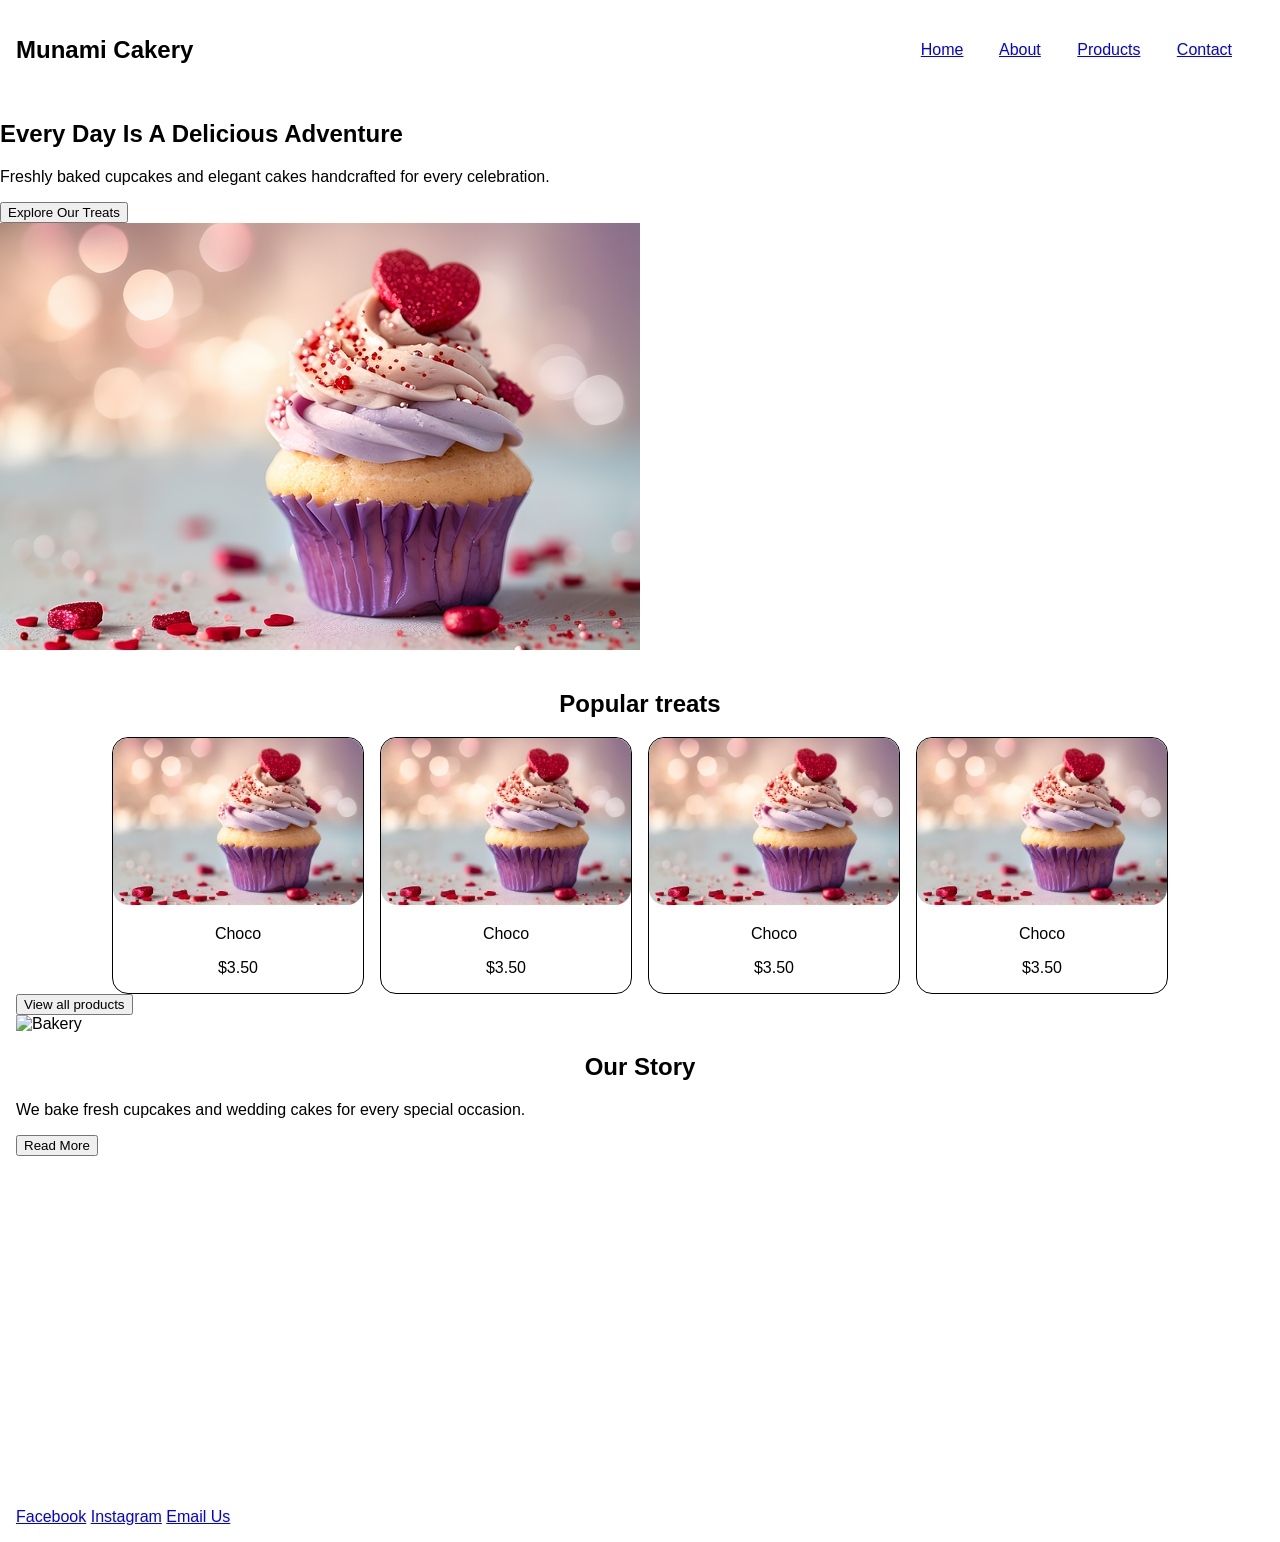
==== index.html @ 26e3913d "Create files and add code for pages" ====
<!doctype html>
<html lang="en">
  <head>
    <meta charset="UTF-8" />
    <meta name="viewport" content="width=device-width, initial-scale=1.0" />
    <link rel="stylesheet" href="style.css" />
    <title>Munami Cakery</title>
  </head>
  <body>
    <!-- Navbar -->
    <nav class="navbar">
      <div>
        <h1>Munami Cakery</h1>
      </div>
      <div class="nav-links">
        <a href="index.html">Home</a>
        <a href="About.html">About</a>
        <a href="Products.html">Products</a>
        <a href="Contact.html">Contact</a>
      </div>
    </nav>

    <!-- Hero section -->
    <header class="hero">
      <div class="hero-text">
        <h2>Every Day Is A Delicious Adventure</h2>

        <p>
          Freshly baked cupcakes and elegant cakes handcrafted for every
          celebration.
        </p>

        <a href="Products.html">
          <button>Explore Our Treats</button>
        </a>
      </div>

      <img src="images/Cupcake_banner.png" alt="Cupcake" />
    </header>

    <!-- Main -->
    <main class="content">
      <section>
        <h2>Popular treats</h2>
        <div class="cards">
          <div class="card">
            <img src="images/Cupcake_banner.png" />
            <p>Choco</p>
            <p>$3.50</p>
          </div>
          <div class="card">
            <img src="images/Cupcake_banner.png" />
            <p>Choco</p>
            <p>$3.50</p>
          </div>
          <div class="card">
            <img src="images/Cupcake_banner.png" />
            <p>Choco</p>
            <p>$3.50</p>
          </div>
          <div class="card">
            <img src="images/Cupcake_banner.png" />
            <p>Choco</p>
            <p>$3.50</p>
          </div>
        </div>
      </section>
      <button>View all products</button>

      <!-- About section -->
      <section class="about-preview">
        <img src="images/bakery.jpg" alt="Bakery" />
        <div>
          <h2>Our Story</h2>
          <p>
            We bake fresh cupcakes and wedding cakes for every special occasion.
          </p>
          <button>Read More</button>
        </div>
      </section>
    </main>

    <!-- footer -->
    <footer>
      <a href="#">Facebook</a>
      <a href="#">Instagram</a>
      <a href="mailto:hello@munamicakery.com">Email Us</a>
    </footer>
  </body>
</html>
---- style.css ----
/* :root {
  --mint: #91ae9c;
  --cream: #f9e8d1;
  --peach: #f7c8b6;
  --coral: #ea8c74;
  --dark: #4b4b4b;
} */

body {
  margin: 0;
  font-family: Arial, sans-serif;
  /* background: var(--cream);
  color: var(--dark); */
}

main,
.banner,
.navbar,
footer {
  padding: 1rem;
}

/* Navbar */

.navbar {
  display: flex;
  align-items: center;
  justify-content: space-between;
}

.nav-links a {
  margin-right: 2rem;
}

/* Banner */
.banner {
  display: flex;
  justify-content: space-between;
  /* background: var(--mint); */
  padding: 4rem;
}

.banner-heading {
  display: flex;
  flex-direction: column;
  justify-content: space-evenly;
}

/* Main content */
.content h2 {
  text-align: center;
}

.content button {
}

.cards {
  display: flex;
  justify-content: center;
  flex-wrap: wrap;
  gap: 1rem;
}

.card {
  border: 1px solid black;
  border-radius: 1rem;
  width: 250px;
}

.cards img {
  border-radius: 1rem;
  width: 100%;
  height: auto;
}

.cards p {
  text-align: center;
}

footer {
  margin-top: 20rem;
}

/* Media queries */
@media (max-width: 768px) {
  .navbar {
    flex-direction: column;
  }

  .nav-links {
    margin-top: 1rem;
  }

  .nav-links a {
    display: block;
    margin: 0.5rem 0;
    text-align: center;
  }

  .banner {
    flex-direction: column;
    text-align: center;
  }

  .banner img {
    width: 100%;
    max-width: 300px;
  }

  .banner-heading {
    align-items: center;
  }

  .card {
    width: 100%;
    max-width: 300px;
  }
}
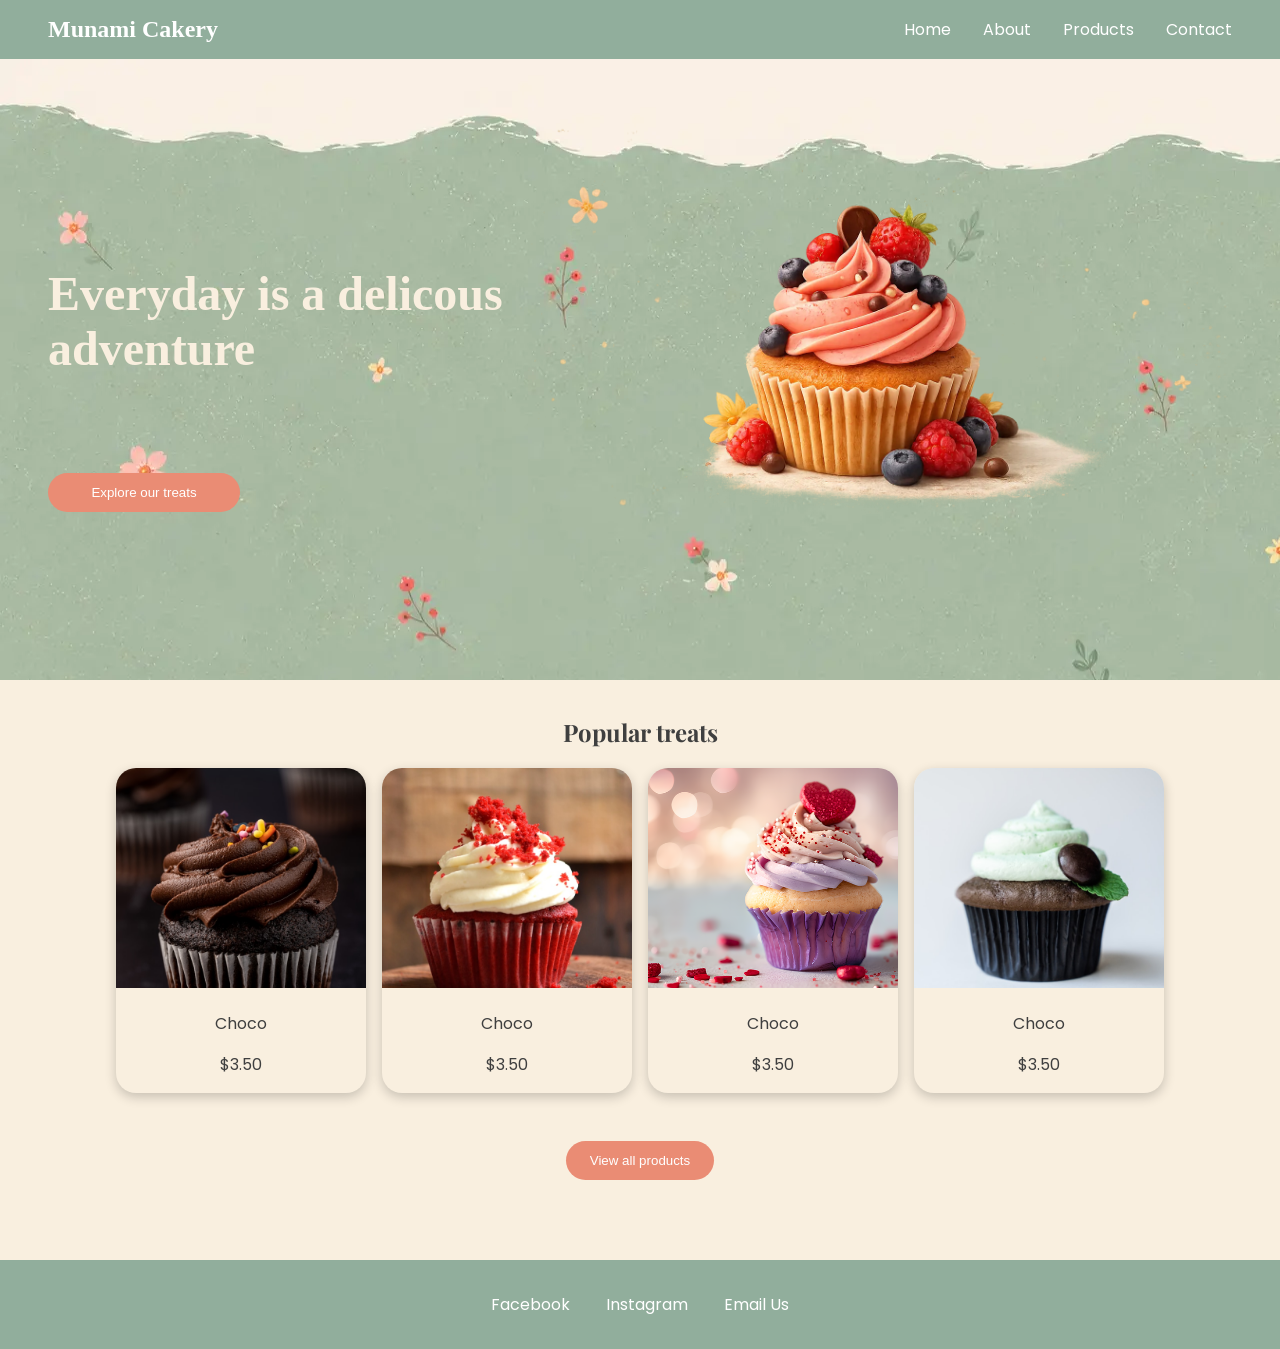
==== commit ef8a907b: "Add content for other pages and add more  styling." ====
--- a/index.html
+++ b/index.html
@@ -4,6 +4,10 @@
     <meta charset="UTF-8" />
     <meta name="viewport" content="width=device-width, initial-scale=1.0" />
     <link rel="stylesheet" href="style.css" />
+    <link
+      href="https://fonts.googleapis.com/css2?family=Poppins:wght@300;400;600&family=Playfair+Display:wght@700&display=swap"
+      rel="stylesheet"
+    />
     <title>Munami Cakery</title>
   </head>
   <body>
@@ -14,29 +18,22 @@
       </div>
       <div class="nav-links">
         <a href="index.html">Home</a>
-        <a href="About.html">About</a>
-        <a href="Products.html">Products</a>
-        <a href="Contact.html">Contact</a>
+        <a href="about.html">About</a>
+        <a href="products.html">Products</a>
+        <a href="contact.html">Contact</a>
       </div>
     </nav>
 
     <!-- Hero section -->
-    <header class="hero">
-      <div class="hero-text">
-        <h2>Every Day Is A Delicious Adventure</h2>
-
-        <p>
-          Freshly baked cupcakes and elegant cakes handcrafted for every
-          celebration.
-        </p>
-
-        <a href="Products.html">
-          <button>Explore Our Treats</button>
-        </a>
+    <div class="hero">
+      <div class="hero-heading">
+        <h2>Everyday is a delicous adventure</h2>
+        <button>Explore our treats</button>
       </div>
-
-      <img src="images/Cupcake_banner.png" alt="Cupcake" />
-    </header>
+      <div class="hero-image">
+        <img src="images/cupcake_img.webp" alt="Cupcake" />
+      </div>
+    </div>
 
     <!-- Main -->
     <main class="content">
@@ -44,40 +41,30 @@
         <h2>Popular treats</h2>
         <div class="cards">
           <div class="card">
-            <img src="images/Cupcake_banner.png" />
+            <img src="images/choco_img.jpg" />
             <p>Choco</p>
             <p>$3.50</p>
           </div>
           <div class="card">
-            <img src="images/Cupcake_banner.png" />
+            <img src="images/redVelvet_img.jpg" />
             <p>Choco</p>
             <p>$3.50</p>
           </div>
           <div class="card">
-            <img src="images/Cupcake_banner.png" />
+            <img src="images/vanillaDream_img.png" />
             <p>Choco</p>
             <p>$3.50</p>
           </div>
           <div class="card">
-            <img src="images/Cupcake_banner.png" />
+            <img src="images/mint_img.jpg" />
             <p>Choco</p>
             <p>$3.50</p>
           </div>
         </div>
       </section>
-      <button>View all products</button>
-
-      <!-- About section -->
-      <section class="about-preview">
-        <img src="images/bakery.jpg" alt="Bakery" />
-        <div>
-          <h2>Our Story</h2>
-          <p>
-            We bake fresh cupcakes and wedding cakes for every special occasion.
-          </p>
-          <button>Read More</button>
-        </div>
-      </section>
+      <div class="content-button">
+        <button>View all products</button>
+      </div>
     </main>
 
     <!-- footer -->
--- a/style.css
+++ b/style.css
@@ -1,16 +1,23 @@
-/* :root {
+:root {
   --mint: #91ae9c;
-  --cream: #f9e8d1;
+  --cream: #f9efdf;
   --peach: #f7c8b6;
   --coral: #ea8c74;
-  --dark: #4b4b4b;
-} */
+  --dark: #3f3f3f;
+  --white: #ffffff;
+}
 
 body {
   margin: 0;
-  font-family: Arial, sans-serif;
-  /* background: var(--cream);
-  color: var(--dark); */
+  font-family: "Poppins", sans-serif;
+  background: var(--cream);
+  color: var(--dark);
+}
+
+h1,
+h2,
+h3 {
+  font-family: "Playfair Display", serif;
 }
 
 main,
@@ -26,24 +33,63 @@
   display: flex;
   align-items: center;
   justify-content: space-between;
+  background: var(--mint);
+  padding: 1rem 3rem;
+}
+
+.navbar h1 {
+  color: white;
+  font-family: cursive;
+  margin: 0;
+}
+
+.nav-links {
+  display: flex;
+  gap: 2rem;
 }
 
 .nav-links a {
-  margin-right: 2rem;
+  color: white;
+  text-decoration: none;
+  font-weight: 400;
 }
 
-/* Banner */
-.banner {
+/* Hero section */
+.hero {
+  background-image: url("images/hero_img.webp");
   display: flex;
   justify-content: space-between;
-  /* background: var(--mint); */
-  padding: 4rem;
+  align-items: center;
+  padding: 4rem 3rem;
 }
 
-.banner-heading {
+.hero-heading {
   display: flex;
   flex-direction: column;
   justify-content: space-evenly;
+  height: 400px;
+}
+
+.hero-heading h2 {
+  font-size: 3rem;
+  color: var(--cream);
+  max-width: 500px;
+  font-family: cursive;
+}
+.hero-image img {
+  width: 100%;
+  max-width: 50rem;
+  height: auto;
+}
+
+button {
+  background: var(--coral);
+  color: white;
+  border: none;
+  border-radius: 30px;
+  padding: 12px 24px;
+  cursor: pointer;
+  max-width: 12rem;
 }
 
 /* Main content */
@@ -51,7 +97,10 @@
   text-align: center;
 }
 
-.content button {
+.content-button {
+  display: flex;
+  justify-content: center;
+  margin-top: 3rem;
 }
 
 .cards {
@@ -62,23 +111,50 @@
 }
 
 .card {
-  border: 1px solid black;
-  border-radius: 1rem;
   width: 250px;
+  background: var(--cream);
+  border-radius: 20px;
+  overflow: hidden;
+  box-shadow: 0 4px 12px rgba(0, 0, 0, 0.2);
+  transition: 0.3s;
+}
+.card:hover {
+  transform: translateY(-6px);
 }
 
-.cards img {
-  border-radius: 1rem;
+.card img {
   width: 100%;
-  height: auto;
+  height: 220px;
+
+  object-fit: cover;
 }
 
 .cards p {
   text-align: center;
 }
 
+/* About Page */
+.about-preview {
+  display: flex;
+  align-items: center;
+  gap: 3rem;
+  max-width: 1200px;
+  margin: 5rem auto;
+}
+
+/* Footer Section */
 footer {
-  margin-top: 20rem;
+  background: var(--mint);
+  color: white;
+  text-align: center;
+  padding: 2rem;
+  margin-top: 4rem;
+}
+
+footer a {
+  color: white;
+  margin: 0 1rem;
+  text-decoration: none;
 }
 
 /* Media queries */
@@ -91,12 +167,6 @@
     margin-top: 1rem;
   }
 
-  .nav-links a {
-    display: block;
-    margin: 0.5rem 0;
-    text-align: center;
-  }
-
   .banner {
     flex-direction: column;
     text-align: center;
@@ -104,15 +174,6 @@
 
   .banner img {
     width: 100%;
-    max-width: 300px;
-  }
-
-  .banner-heading {
-    align-items: center;
-  }
-
-  .card {
-    width: 100%;
-    max-width: 300px;
+    max-width: 350px;
   }
 }
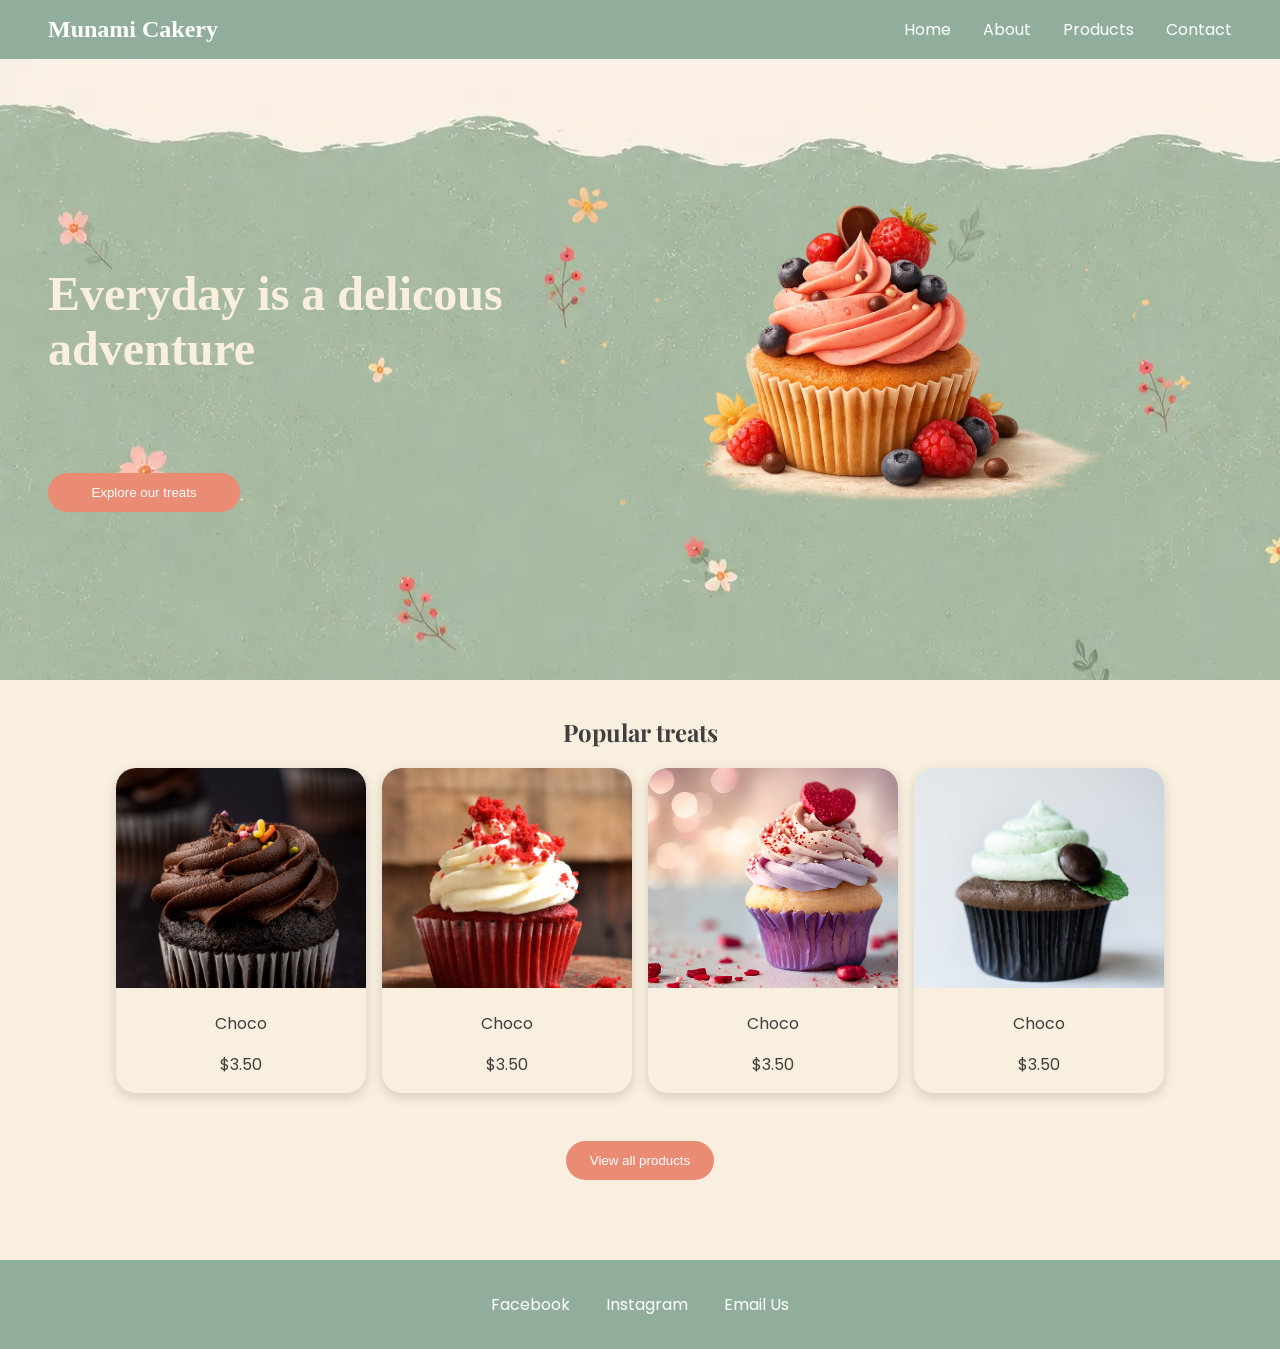
==== commit 1e0f36b8: "Add navigation for button and add some icons." ====
--- a/index.html
+++ b/index.html
@@ -13,9 +13,10 @@
   <body>
     <!-- Navbar -->
     <nav class="navbar">
-      <div>
+      <a href="index.html">
         <h1>Munami Cakery</h1>
-      </div>
+      </a>
+
       <div class="nav-links">
         <a href="index.html">Home</a>
         <a href="about.html">About</a>
@@ -63,7 +64,7 @@
         </div>
       </section>
       <div class="content-button">
-        <button>View all products</button>
+        <button id="view-products">View all products</button>
       </div>
     </main>
 
@@ -73,5 +74,6 @@
       <a href="#">Instagram</a>
       <a href="mailto:hello@munamicakery.com">Email Us</a>
     </footer>
+    <script src="script.js"></script>
   </body>
 </html>
--- a/style.css
+++ b/style.css
@@ -1,3 +1,7 @@
+/* ===========================
+   Global Styles
+=========================== */
+
 :root {
   --mint: #91ae9c;
   --cream: #f9efdf;
@@ -27,7 +31,9 @@
   padding: 1rem;
 }
 
-/* Navbar */
+/* ===========================
+   Navbar
+=========================== */
 
 .navbar {
   display: flex;
@@ -43,6 +49,10 @@
   margin: 0;
 }
 
+.navbar a {
+  text-decoration: none;
+}
+
 .nav-links {
   display: flex;
   gap: 2rem;
@@ -54,7 +64,23 @@
   font-weight: 400;
 }
 
-/* Hero section */
+/* ===========================
+   Buttons
+=========================== */
+
+button {
+  background: var(--coral);
+  color: white;
+  border: none;
+  border-radius: 30px;
+  padding: 12px 24px;
+  cursor: pointer;
+  max-width: 12rem;
+}
+
+/* ===========================
+   Home Page
+=========================== */
 .hero {
   background-image: url("images/hero_img.webp");
   display: flex;
@@ -82,17 +108,6 @@
   height: auto;
 }
 
-button {
-  background: var(--coral);
-  color: white;
-  border: none;
-  border-radius: 30px;
-  padding: 12px 24px;
-  cursor: pointer;
-  max-width: 12rem;
-}
-
-/* Main content */
 .content h2 {
   text-align: center;
 }
@@ -115,7 +130,8 @@
   background: var(--cream);
   border-radius: 20px;
   overflow: hidden;
-  box-shadow: 0 4px 12px rgba(0, 0, 0, 0.2);
+  text-align: center;
+  box-shadow: 0 4px 12px rgba(0, 0, 0, 0.15);
   transition: 0.3s;
 }
 .card:hover {
@@ -125,7 +141,6 @@
 .card img {
   width: 100%;
   height: 220px;
-
   object-fit: cover;
 }
 
@@ -133,16 +148,131 @@
   text-align: center;
 }
 
-/* About Page */
-.about-preview {
-  display: flex;
+/* ===========================
+   About Page
+=========================== */
+.about-page {
+  padding: 4rem 3rem;
+}
+
+.about-section {
+  display: flex;
+  justify-content: space-between;
   align-items: center;
-  gap: 3rem;
+  gap: 4rem;
+
+  margin-bottom: 5rem;
+}
+
+.about-text {
+  flex: 1;
+}
+
+.about-image {
+  flex: 1;
+}
+
+.about-image img {
+  width: 100%;
+  border-radius: 20px;
+}
+
+.small-title {
+  color: var(--coral);
+  font-weight: 600;
+}
+
+.about-text h2 {
+  font-size: 3rem;
+  font-family: cursive;
+  margin: 1rem 0;
+}
+
+.features {
+  display: grid;
+  grid-template-columns: repeat(4, 1fr);
+  gap: 2rem;
+  text-align: center;
+}
+
+.feature {
+  padding: 1rem;
+}
+
+.fa-mortar-pestle,
+.fa-cake-candles,
+.fa-heart,
+.fa-leaf {
+  color: var(--coral);
+}
+
+/* ===========================
+   Products Page
+=========================== */
+.products-page {
+  padding: 3rem;
+}
+
+.products-page h2 {
+  text-align: center;
+  margin: 4rem 0 2rem;
+}
+
+.product-grid {
+  display: grid;
+  grid-template-columns: repeat(4, 1fr);
+  gap: 2rem;
   max-width: 1200px;
-  margin: 5rem auto;
-}
-
-/* Footer Section */
+  margin: 0 auto;
+}
+
+/* ===========================
+   Contact Page
+=========================== */
+.contact-page {
+  padding: 3rem;
+}
+
+.contact-container {
+  display: flex;
+  gap: 4rem;
+  align-items: flex-start;
+}
+
+.contact-info {
+  flex: 1;
+  background: var(--mint);
+  color: white;
+  padding: 2rem;
+  border-radius: 20px;
+  margin-top: 2rem;
+}
+
+.contact-form {
+  flex: 2;
+}
+
+.contact-form form {
+  display: flex;
+  flex-direction: column;
+  gap: 1rem;
+}
+
+.contact-form input,
+.contact-form textarea {
+  padding: 1rem;
+  border-radius: 12px;
+  border: 1px solid #ddd;
+  font-family: inherit;
+}
+
+.contact-form button {
+  align-self: flex-start;
+}
+
+/* ===========================
+   Footer
+=========================== */
 footer {
   background: var(--mint);
   color: white;
@@ -157,7 +287,9 @@
   text-decoration: none;
 }
 
-/* Media queries */
+/* ===========================
+   Media Queries
+=========================== */
 @media (max-width: 768px) {
   .navbar {
     flex-direction: column;
@@ -176,4 +308,27 @@
     width: 100%;
     max-width: 350px;
   }
-}
+
+  .about-section,
+  .contact-container {
+    flex-direction: column;
+  }
+
+  .features {
+    grid-template-columns: repeat(2, 1fr);
+  }
+
+  .products-page {
+    padding: 2rem 1rem;
+  }
+
+  .product-grid {
+    grid-template-columns: repeat(2, 1fr);
+  }
+}
+
+@media (max-width: 480px) {
+  .product-grid {
+    grid-template-columns: 1fr;
+  }
+}
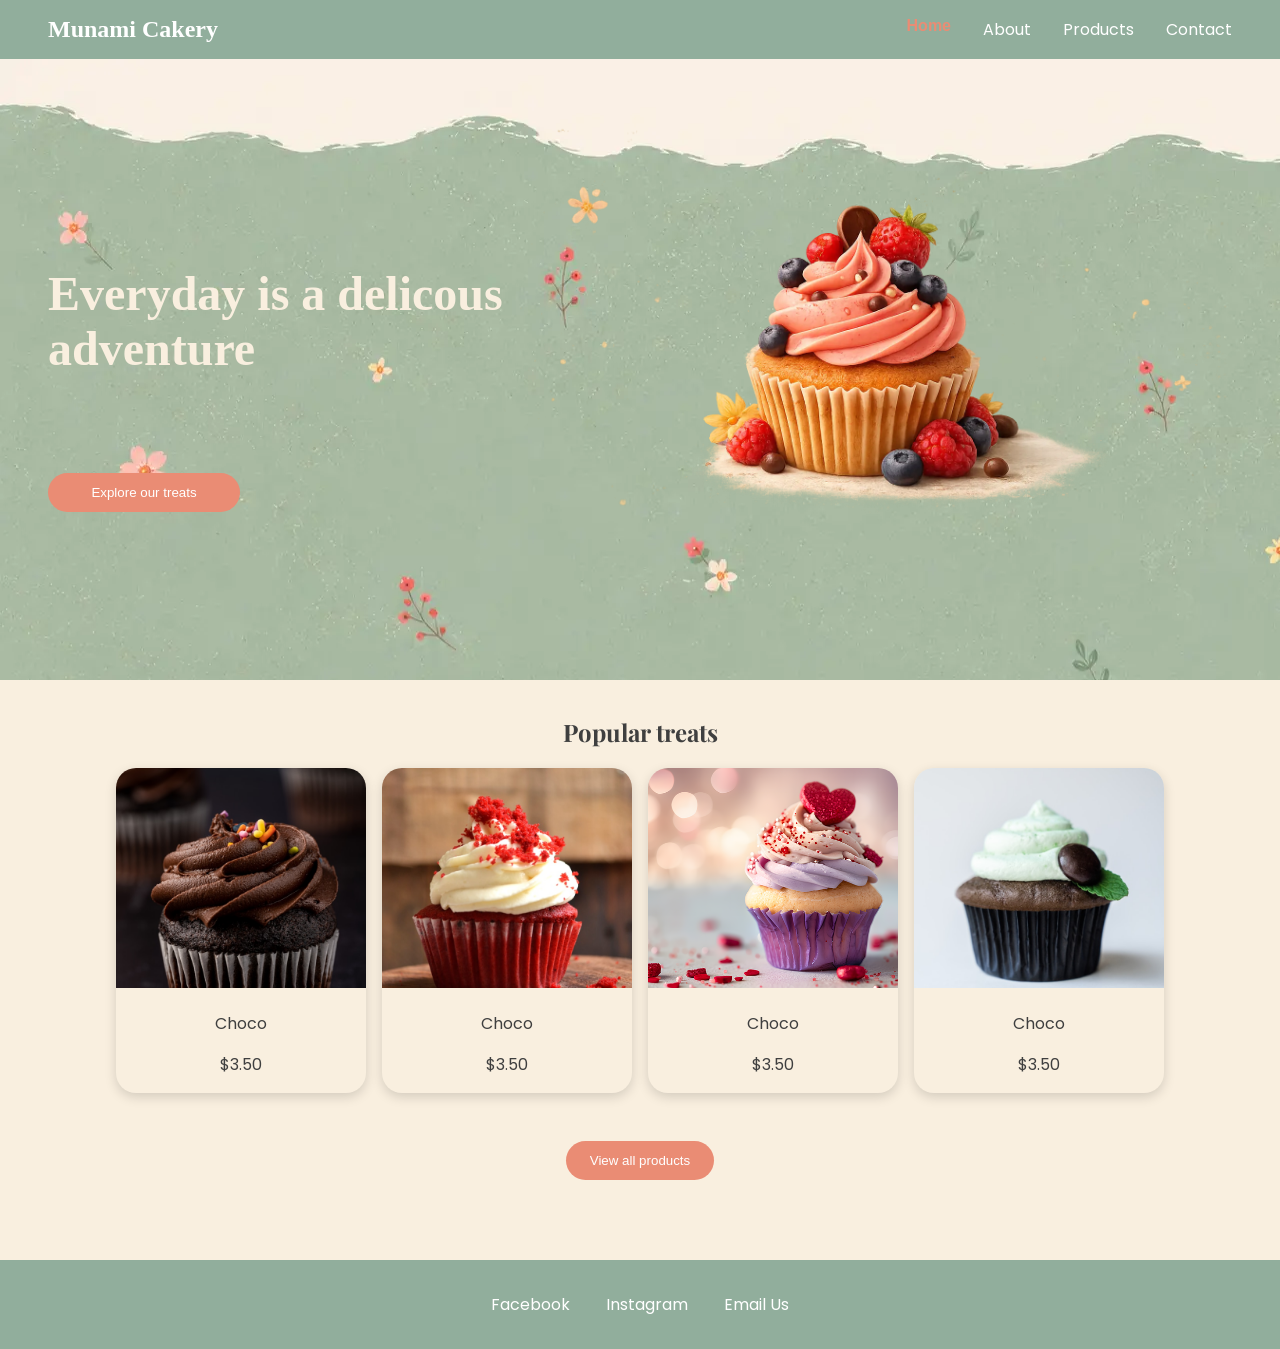
==== commit 51cd1d77: "Clean up and add some styling." ====
--- a/index.html
+++ b/index.html
@@ -18,7 +18,7 @@
       </a>
 
       <div class="nav-links">
-        <a href="index.html">Home</a>
+        <a href="index.html" class="active">Home</a>
         <a href="about.html">About</a>
         <a href="products.html">Products</a>
         <a href="contact.html">Contact</a>
--- a/style.css
+++ b/style.css
@@ -64,6 +64,11 @@
   font-weight: 400;
 }
 
+.nav-links a.active {
+  color: var(--coral);
+  font-weight: bold;
+}
+
 /* ===========================
    Buttons
 =========================== */
@@ -216,6 +221,8 @@
 .products-page h2 {
   text-align: center;
   margin: 4rem 0 2rem;
+  font-family: cursive;
+  font-size: 2rem;
 }
 
 .product-grid {
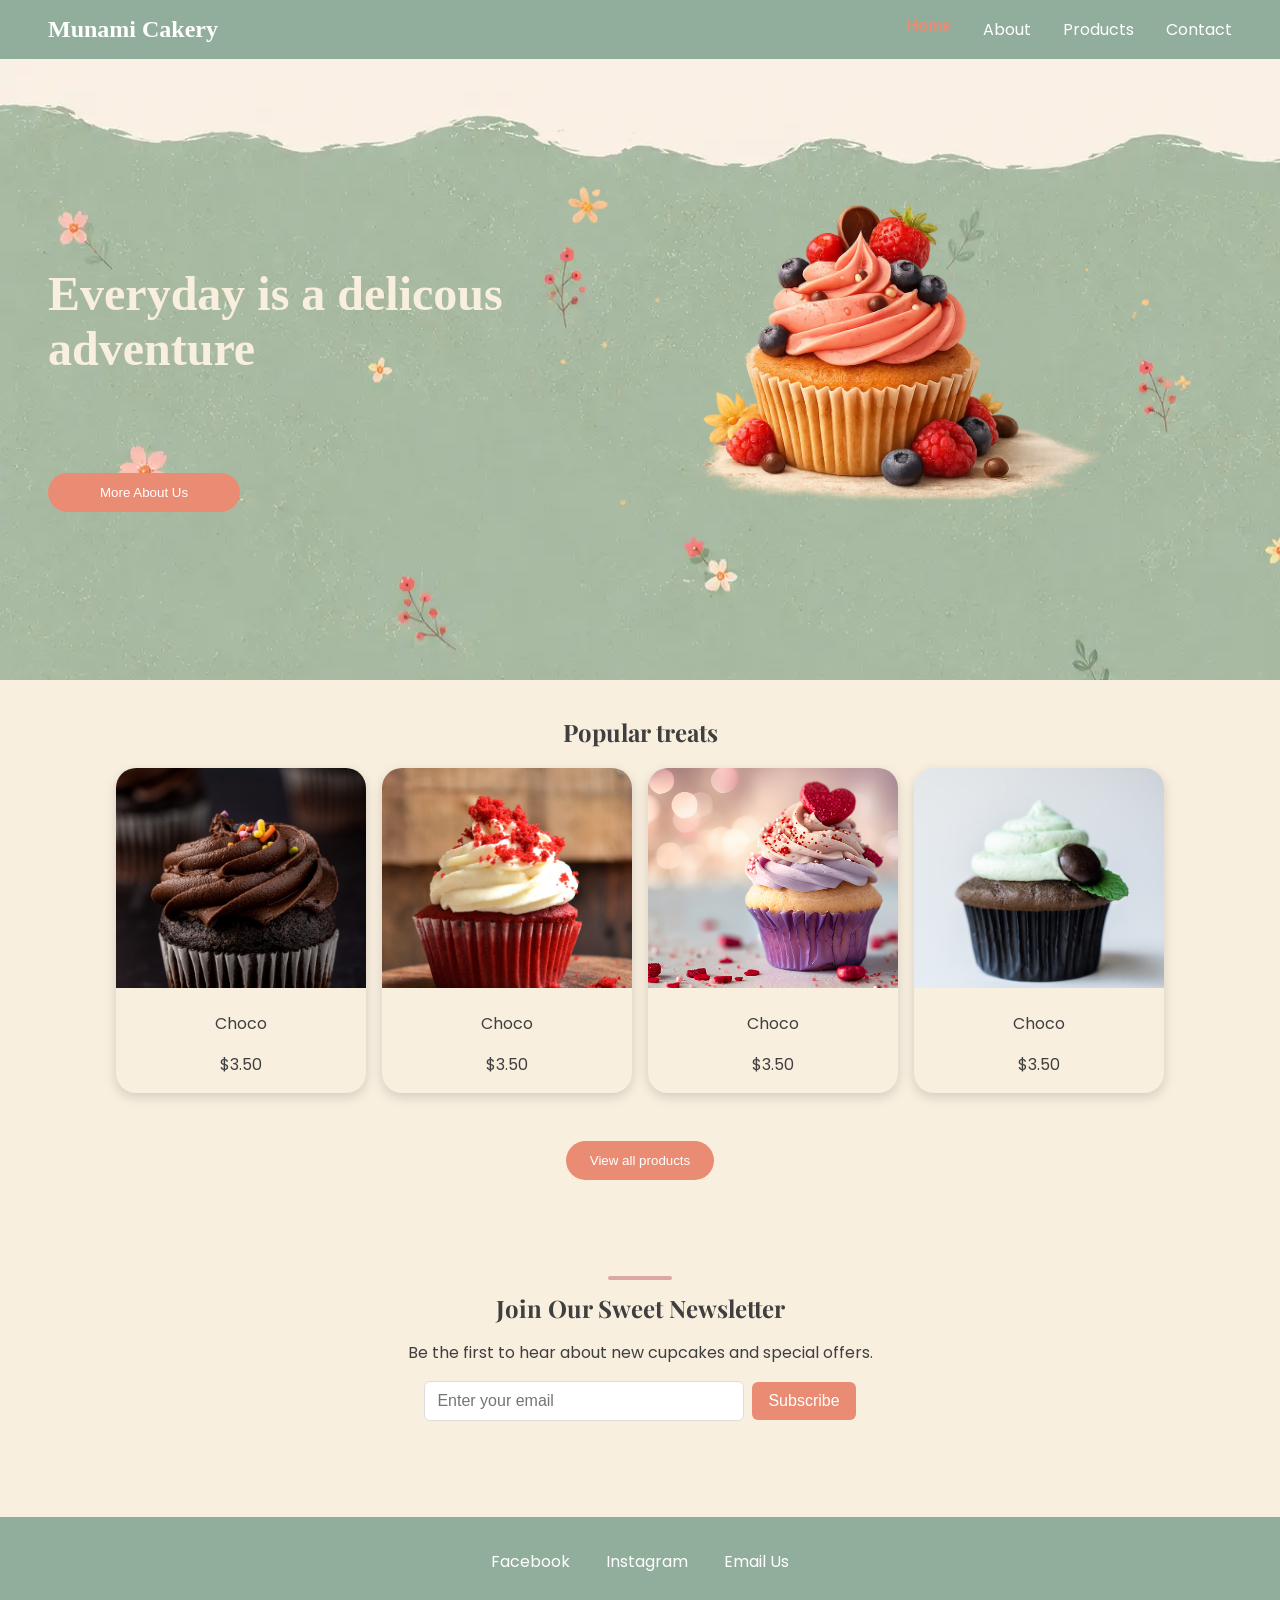
==== commit 295e891b: "Add modal and fix responsive design for hero section." ====
--- a/index.html
+++ b/index.html
@@ -18,10 +18,10 @@
       </a>
 
       <div class="nav-links">
-        <a href="index.html" class="active">Home</a>
-        <a href="about.html">About</a>
-        <a href="products.html">Products</a>
-        <a href="contact.html">Contact</a>
+        <a href="/index.html" class="active">Home</a>
+        <a href="/about.html">About</a>
+        <a href="/products.html">Products</a>
+        <a href="/contact.html">Contact</a>
       </div>
     </nav>
 
@@ -29,7 +29,7 @@
     <div class="hero">
       <div class="hero-heading">
         <h2>Everyday is a delicous adventure</h2>
-        <button>Explore our treats</button>
+        <button id="more-about-us">More About Us</button>
       </div>
       <div class="hero-image">
         <img src="images/cupcake_img.webp" alt="Cupcake" />
@@ -68,6 +68,30 @@
       </div>
     </main>
 
+    <!-- Modal -->
+    <!-- Modal section -->
+    <div id="modal" class="modal">
+      <div class="modal-content">
+        <span id="close-modal">&times;</span>
+        <img id="modal-image" src="" alt="Cake" />
+        <h2 id="modal-title"></h2>
+        <p id="modal-price"></p>
+        <p id="modal-description"></p>
+        <button>Order Now</button>
+      </div>
+    </div>
+
+    <!-- Newsletter Section -->
+
+    <section class="newsletter">
+      <h3>Join Our Sweet Newsletter</h3>
+      <p>Be the first to hear about new cupcakes and special offers.</p>
+      <form>
+        <input type="email" placeholder="Enter your email" required />
+        <button type="submit">Subscribe</button>
+      </form>
+    </section>
+
     <!-- footer -->
     <footer>
       <a href="#">Facebook</a>
--- a/style.css
+++ b/style.css
@@ -278,6 +278,105 @@
 }
 
 /* ===========================
+   Newsletter Section
+=========================== */
+
+.newsletter {
+  max-width: 720px;
+  margin: 48px auto;
+  padding: 2rem 1.25rem;
+  text-align: center;
+  box-sizing: border-box;
+}
+
+.newsletter::before {
+  content: "";
+  display: block;
+  width: 64px;
+  height: 4px;
+  background: #dba7a7;
+  margin: 0 auto 12px;
+  border-radius: 3px;
+}
+
+.newsletter h3 {
+  margin: 0 0 8px;
+  font-size: 1.5rem;
+}
+
+.newsletter form {
+  display: flex;
+  gap: 8px;
+  justify-content: center;
+  align-items: center;
+  flex-wrap: wrap;
+  margin-top: 12px;
+}
+
+.newsletter input {
+  padding: 10px 12px;
+  font-size: 1rem;
+  border: 1px solid #ddd;
+  border-radius: 6px;
+  width: 320px;
+  max-width: 100%;
+  box-sizing: border-box;
+}
+
+.newsletter button {
+  padding: 10px 16px;
+  font-size: 1rem;
+  border: none;
+  background: var(--coral);
+  color: #fff;
+  border-radius: 6px;
+  cursor: pointer;
+}
+
+.newsletter button:hover {
+  opacity: 0.95;
+}
+
+/* ===========================
+  Modal
+=========================== */
+
+.modal {
+  display: none;
+  position: fixed;
+  inset: 0;
+  background: rgba(0, 0, 0, 0.6);
+}
+
+.modal.show {
+  display: flex;
+  justify-content: center;
+  align-items: center;
+}
+
+.modal-content {
+  background: white;
+  padding: 2rem;
+  border-radius: 1rem;
+  width: 90%;
+  max-width: 400px;
+  text-align: center;
+}
+
+.modal-content img {
+  width: 200px;
+  height: 200px;
+  object-fit: cover;
+  border-radius: 0.5rem;
+}
+
+#close-modal {
+  cursor: pointer;
+  float: right;
+  font-size: 1.5rem;
+}
+
+/* ===========================
    Footer
 =========================== */
 footer {
@@ -306,14 +405,34 @@
     margin-top: 1rem;
   }
 
-  .banner {
+  .hero {
     flex-direction: column;
+    padding: 2rem 1rem;
     text-align: center;
   }
 
-  .banner img {
+  .hero-heading {
+    max-width: 100%;
+    padding: 0;
+    justify-content: flex-end;
+  }
+
+  .hero-heading h2 {
+    font-size: 1.6rem;
+    max-width: 100%;
+    color: var(--cream);
+  }
+
+  .hero-image img {
+    max-width: 320px;
+    margin-top: 1rem;
+  }
+
+  /* make the hero button more usable on narrow screens */
+  .hero-heading button {
     width: 100%;
-    max-width: 350px;
+    max-width: 320px;
+    margin: 0 auto;
   }
 
   .about-section,
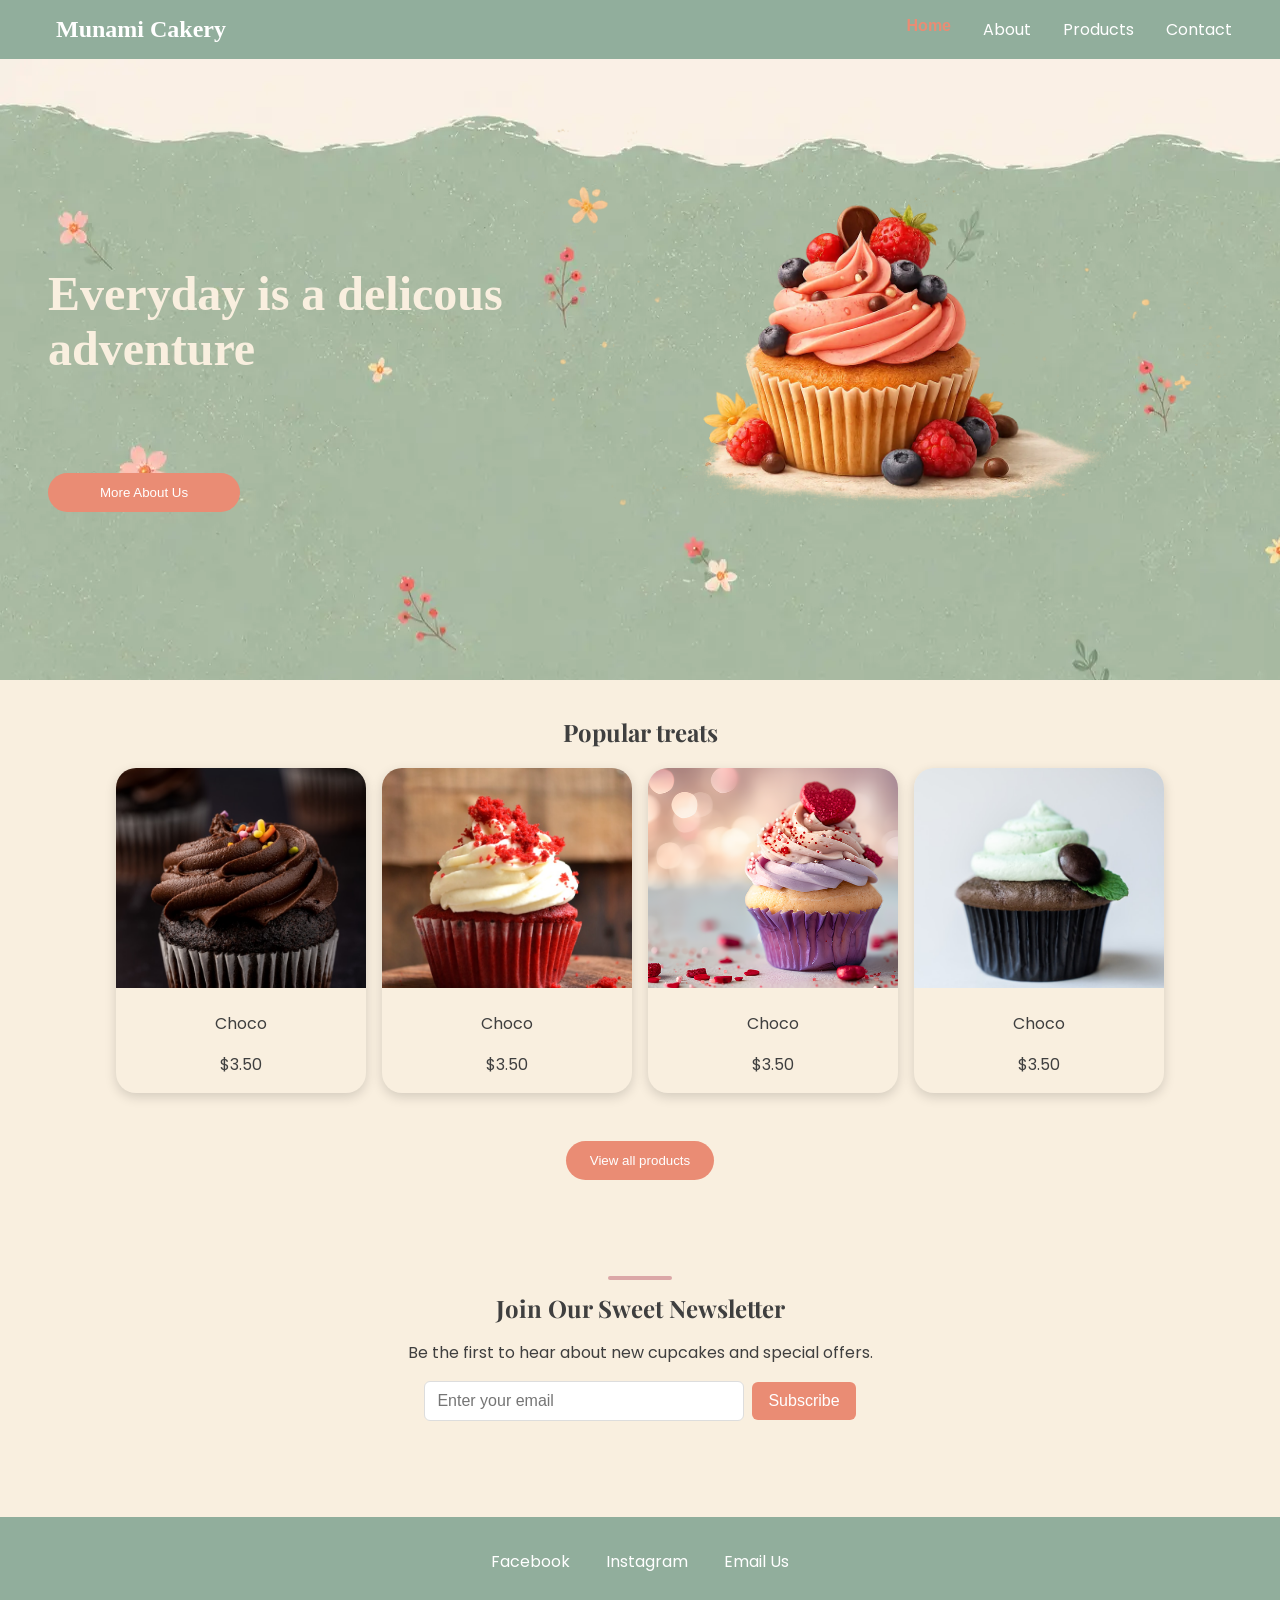
==== commit 291d3955: "Add logo icon and fix responsive design." ====
--- a/index.html
+++ b/index.html
@@ -8,14 +8,21 @@
       href="https://fonts.googleapis.com/css2?family=Poppins:wght@300;400;600&family=Playfair+Display:wght@700&display=swap"
       rel="stylesheet"
     />
+    <script
+      src="https://kit.fontawesome.com/e8286fde48.js"
+      crossorigin="anonymous"
+    ></script>
     <title>Munami Cakery</title>
   </head>
   <body>
     <!-- Navbar -->
     <nav class="navbar">
-      <a href="index.html">
-        <h1>Munami Cakery</h1>
-      </a>
+      <div class="logo">
+        <i class="fa-solid fa-cake-candles"></i>
+        <a href="index.html">
+          <h1>Munami Cakery</h1>
+        </a>
+      </div>
 
       <div class="nav-links">
         <a href="/index.html" class="active">Home</a>
--- a/style.css
+++ b/style.css
@@ -67,6 +67,16 @@
 .nav-links a.active {
   color: var(--coral);
   font-weight: bold;
+}
+
+.logo {
+  display: flex;
+  align-items: center;
+  gap: 0.5rem;
+}
+.logo i {
+  color: white;
+  font-size: 1.5rem;
 }
 
 /* ===========================
@@ -451,10 +461,19 @@
   .product-grid {
     grid-template-columns: repeat(2, 1fr);
   }
+
+  .contact-container {
+    align-items: normal;
+  }
 }
 
 @media (max-width: 480px) {
   .product-grid {
     grid-template-columns: 1fr;
-  }
-}
+    justify-items: center;
+  }
+  .card {
+    width: 80%;
+    max-width: 320px;
+  }
+}
